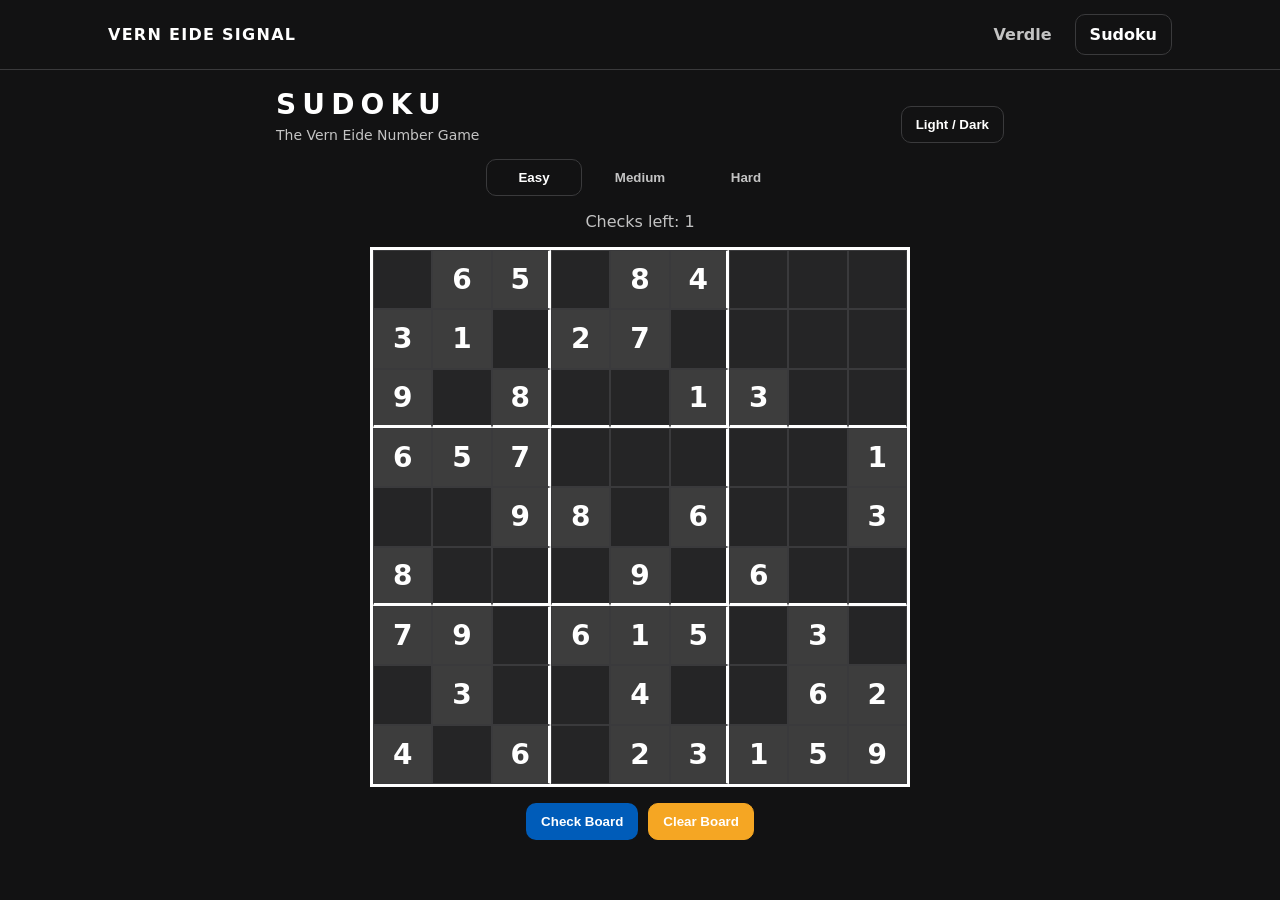
==== sudoku/index.html @ caab12eb "Add home previews, stylus-friendly Sudoku input, and UI refinements" ====
<!DOCTYPE html>
<html lang="en" data-theme="dark">
<head>
  <meta charset="UTF-8" />
  <meta name="viewport" content="width=device-width, initial-scale=1" />
  <title>Sudoku | Vern Eide Games</title>
  <link rel="stylesheet" href="../shared/css/site.css" />
  <link rel="stylesheet" href="./styles.css" />
</head>
<body data-depth="1" data-page="sudoku">
  <div data-include="header"></div>

  <header class="topbar">
    <div class="brand">
      <h1>SUDOKU</h1>
      <p>The Vern Eide Number Game</p>
    </div>

    <div class="topbar-actions">
      <button id="themeToggle" class="btn btn-secondary" type="button" aria-label="Toggle theme">
        Light / Dark
      </button>
    </div>
  </header>

  <main class="sudoku-wrap">
    <section class="sudoku-panel">
      <div class="sudoku-toolbar">
        <button class="difficulty-btn btn btn-secondary active" data-difficulty="easy">Easy</button>
        <button class="difficulty-btn btn btn-secondary" data-difficulty="medium">Medium</button>
        <button class="difficulty-btn btn btn-secondary" data-difficulty="hard">Hard</button>
      </div>

      <div class="sudoku-meta">
        <div id="checkInfo" class="check-info">Checks left: 1</div>
      </div>

      <div id="sudokuBoard" class="sudoku-board" aria-label="Sudoku board"></div>

      <div class="sudoku-actions">
        <button id="checkBtn" class="btn" type="button">Check Board</button>
        <button id="clearBtn" class="btn btn-warning" type="button">Clear Board</button>
      </div>
    </section>
  </main>

  <script src="../shared/js/include.js"></script>
  <script src="./app.js" defer></script>
</body>
</html>
---- shared/css/site.css ----
:root {
    --bg: #121213;
    --fg: #ffffff;
    --muted: rgba(255,255,255,.75);
    --border: #3a3a3c;
    --border-filled: #565758;
  
    --tile-absent: #3a3a3c;
    --tile-present: #F5A623;
    --tile-correct: #005CB9;
  
    --key-bg: #818384;
    --key-fg: #ffffff;
    --key-bg-weak: #565758;
  
    --focus: rgba(255,255,255,.25);
  }
  
  html[data-theme="light"] {
    --bg: #f5f6f7;
    --fg: #101114;
    --muted: rgba(16,17,20,.7);
    --border: #d0d3d6;
    --border-filled: #a7abb0;
  
    --tile-absent: #a7abb0;
    --tile-present: #F5A623;
    --tile-correct: #0066CC;
  
    --key-bg: #d0d3d6;
    --key-fg: #101114;
    --key-bg-weak: #a7abb0;
  
    --focus: rgba(16,17,20,.15);
  }
  
  * {
    box-sizing: border-box;
  }
  
  html, body {
    margin: 0;
    min-height: 100%;
  }
  
  body {
    min-height: 100vh;
    font-family: system-ui, -apple-system, BlinkMacSystemFont, "Segoe UI", sans-serif;
    background: var(--bg);
    color: var(--fg);
  }
  
  a {
    color: inherit;
    text-decoration: none;
  }
  
  .page-wrap {
    max-width: 1100px;
    margin: 0 auto;
    padding: 24px 18px 48px;
  }
  
  /* Shared buttons match Verdle */
  .btn {
    padding: 10px 14px;
    border-radius: 10px;
    border: 1px solid transparent;
    background: var(--tile-correct);
    color: #fff;
    font-weight: 700;
    cursor: pointer;
  }
  
  .btn:disabled {
    opacity: .55;
    cursor: not-allowed;
  }
  
  .btn-secondary {
    background: transparent;
    border-color: var(--border);
    color: var(--fg);
  }
  
  .btn:focus-visible {
    outline: 3px solid var(--focus);
    outline-offset: 2px;
  }
  
  /* header rules */

  .site-header {
    border-bottom: 1px solid var(--border);
    background: var(--bg);
    position: sticky;
    top: 0;
    z-index: 20;
    backdrop-filter: blur(10px);
  }
  
  .site-header__inner {
    max-width: 1100px;
    margin: 0 auto;
    padding: 14px 18px;
    display: flex;
    align-items: center;
    justify-content: space-between;
    gap: 16px;
    flex-wrap: wrap;
  }
  
  .site-logo {
    font-weight: 800;
    letter-spacing: 0.08em;
    text-transform: uppercase;
  }
  
  .site-nav {
    display: flex;
    align-items: center;
    gap: 8px;
    flex-wrap: wrap;
  }
  
  .site-nav a {
    padding: 10px 14px;
    border-radius: 10px;
    border: 1px solid transparent;
    background: transparent;
    color: var(--muted);
    font-weight: 700;
    transition:
      color 180ms ease,
      background-color 180ms ease,
      border-color 180ms ease,
      transform 180ms ease,
      box-shadow 180ms ease;
  }
  
  .site-nav a:hover {
    color: var(--fg);
    border-color: var(--border);
    background: rgba(255,255,255,.04);
    transform: translateY(-1px);
  }
  
  html[data-theme="light"] .site-nav a:hover {
    background: rgba(16,17,20,.04);
  }
  
  .site-nav a:active {
    transform: translateY(0);
  }
  
  .site-nav a.active,
  .site-nav a[aria-current="page"] {
    color: var(--fg);
    background: transparent;
    border-color: var(--border);
    box-shadow: none;
  }
  
  html[data-theme="light"] .site-nav a.active,
  html[data-theme="light"] .site-nav a[aria-current="page"] {
    background: transparent;
    border-color: var(--border);
  }
  @media (max-width: 720px) {
    .site-header__inner {
      align-items: flex-start;
    }
  
    .site-logo {
      width: 100%;
    }
  }

  /* ---------- Page wipe transition ---------- */
.page-transition {
    position: fixed;
    inset: 0;
    z-index: 9999;
    pointer-events: none;
    overflow: hidden;
  }
  
  .page-transition::before {
    content: "";
    position: absolute;
    top: 0;
    left: 0;
    height: 100%;
    width: 0%;
    background: #d9dadd;
    will-change: width, transform;
    transform: translateX(0);
  }
  
  /* Initial page load: wipe exits to the right */
  body.is-loading {
    overflow: hidden;
  }
  
  body.is-loading .page-transition::before {
    width: 100%;
    animation: wipeOut 320ms cubic-bezier(.65,0,.35,1) forwards;
  }
  
  /* Navigation away: wipe enters from the left */
  body.is-transitioning {
    overflow: hidden;
  }
  
  body.is-transitioning .page-transition::before {
    animation: wipeIn 320ms cubic-bezier(.65,0,.35,1) forwards;
  }
  
  @keyframes wipeIn {
    0% {
      width: 0%;
      transform: translateX(0);
    }
    100% {
      width: 100%;
      transform: translateX(0);
    }
  }
  
  @keyframes wipeOut {
    0% {
      width: 100%;
      transform: translateX(0);
    }
    100% {
      width: 100%;
      transform: translateX(100%);
    }
  }

  .home-topbar {
    max-width: 1100px;
    margin: 0 auto;
    padding: 22px 18px 8px;
    display: flex;
    align-items: flex-end;
    justify-content: space-between;
    gap: 16px;
    flex-wrap: wrap;
  }
  
  .home-brand h1 {
    margin: 0;
    font-size: clamp(28px, 4vw, 44px);
    letter-spacing: 0.14em;
  }
  
  .home-brand p {
    margin: 8px 0 0;
    color: var(--muted);
  }
  
  .home-actions {
    display: flex;
    align-items: center;
    gap: 8px;
  }
  
  .game-grid {
    display: grid;
    grid-template-columns: repeat(auto-fit, minmax(280px, 1fr));
    gap: 18px;
  }
  
  .game-card {
    display: grid;
    gap: 16px;
    padding: 18px;
    border: 1px solid var(--border);
    border-radius: 20px;
    background: color-mix(in srgb, var(--bg) 92%, var(--fg) 8%);
    transition:
      transform 180ms ease,
      border-color 180ms ease,
      background-color 180ms ease,
      box-shadow 180ms ease;
  }
  
  .game-card:hover {
    transform: translateY(-3px);
    border-color: var(--border-filled);
    box-shadow: 0 14px 36px rgba(0,0,0,.18);
  }
  
  .game-card__head h2 {
    margin: 0;
    font-size: 24px;
  }
  
  .game-card__head span {
    display: block;
    margin-top: 6px;
    color: var(--muted);
  }
  
  .verdle-preview {
    display: grid;
    gap: 6px;
    width: fit-content;
  }
  
  .vp-row {
    display: grid;
    grid-template-columns: repeat(5, 40px);
    gap: 6px;
  }
  
  .vp-tile {
    width: 40px;
    height: 40px;
    border: 2px solid var(--border);
    display: flex;
    align-items: center;
    justify-content: center;
    font-weight: 800;
    color: var(--fg);
  }
  
  .vp-tile.vp-correct {
    background: var(--tile-correct);
    border-color: var(--tile-correct);
    color: #fff;
  }
  
  .vp-tile.vp-present {
    background: var(--tile-present);
    border-color: var(--tile-present);
    color: #fff;
  }
  
  .vp-tile.vp-absent {
    background: var(--tile-absent);
    border-color: var(--tile-absent);
    color: #fff;
  }
  
  .sudoku-preview {
    width: fit-content;
  }
  
  .sp-grid {
    display: grid;
    grid-template-columns: repeat(9, 22px);
    grid-template-rows: repeat(9, 22px);
    border: 2px solid var(--fg);
  }
  
  .sp-grid > div {
    border: 1px solid var(--border);
    display: flex;
    align-items: center;
    justify-content: center;
    font-size: 12px;
    font-weight: 700;
    color: var(--fg);
    background: color-mix(in srgb, var(--bg) 90%, var(--fg) 10%);
  }
  
  .sp-grid > div:nth-child(3n) {
    border-right: 2px solid var(--fg);
  }
  
  .sp-grid > div:nth-child(9n) {
    border-right: 1px solid var(--border);
  }
  
  .sp-grid > div:nth-child(n + 19):nth-child(-n + 27),
  .sp-grid > div:nth-child(n + 46):nth-child(-n + 54) {
    border-bottom: 2px solid var(--fg);
  }
---- sudoku/styles.css ----
.topbar {
    max-width: 760px;
    margin: 0 auto;
    padding: 18px 16px 8px;
    display: flex;
    align-items: flex-end;
    justify-content: space-between;
    gap: 12px;
  }
  
  .brand h1 {
    margin: 0;
    letter-spacing: 0.22em;
    font-size: 28px;
  }
  
  .brand p {
    margin: 6px 0 0;
    font-size: 14px;
    color: var(--muted);
  }
  
  .topbar-actions {
    display: flex;
    align-items: center;
    gap: 8px;
  }
  
  .sudoku-wrap {
    max-width: 760px;
    margin: 0 auto;
    padding: 8px 16px 32px;
  }
  
  .sudoku-panel {
    display: grid;
    gap: 16px;
    justify-items: center;
  }
  
  .sudoku-toolbar {
    display: flex;
    gap: 10px;
    flex-wrap: wrap;
    justify-content: center;
  }
  
  .difficulty-btn {
    min-width: 96px;
    background: transparent;
    color: var(--muted);
    border-color: transparent;
  }
  
  .difficulty-btn:hover {
    transform: translateY(-1px);
    color: var(--fg);
    border-color: var(--border);
    background: rgba(255,255,255,.04);
  }
  
  html[data-theme="light"] .difficulty-btn:hover {
    background: rgba(16,17,20,.04);
  }
  
  .difficulty-btn.active {
    background: transparent;
    color: var(--fg);
    border-color: var(--border);
    box-shadow: none;
  }
  
  .sudoku-meta {
    display: grid;
    gap: 4px;
    text-align: center;
  }
  
  .check-info {
    color: var(--muted);
  }
  
  .sudoku-board {
    width: min(92vw, 540px);
    aspect-ratio: 1 / 1;
    display: grid;
    grid-template-columns: repeat(9, 1fr);
    grid-template-rows: repeat(9, 1fr);
    border: 3px solid var(--fg);
    background: var(--bg);
    margin: 0 auto;
  }
  
  .sudoku-cell {
    border: 1px solid var(--border);
    display: flex;
    align-items: center;
    justify-content: center;
    font-size: clamp(18px, 2.8vw, 28px);
    font-weight: 700;
    background: color-mix(in srgb, var(--bg) 92%, var(--fg) 8%);
    color: var(--fg);
    cursor: pointer;
    user-select: none;
    transition:
      background-color 120ms ease,
      color 120ms ease,
      transform 120ms ease,
      box-shadow 120ms ease;
  }
  
  .sudoku-cell:hover {
    background: color-mix(in srgb, var(--bg) 86%, var(--fg) 14%);
  }
  
  .sudoku-cell.selected {
    outline: 2px solid var(--tile-correct);
    outline-offset: -2px;
    background: color-mix(in srgb, var(--bg) 78%, var(--tile-correct) 22%);
  }
  
  .sudoku-cell.given {
    background: color-mix(in srgb, var(--bg) 82%, var(--fg) 18%);
    color: var(--fg);
    font-weight: 800;
    cursor: default;
  }
  
  .sudoku-cell.user {
    color: var(--tile-correct);
  }
  
  .sudoku-cell.invalid {
    background: color-mix(in srgb, var(--bg) 70%, #b3261e 30%);
    color: #fff;
  }
  
  .sudoku-cell.border-right {
    border-right: 3px solid var(--fg);
  }
  
  .sudoku-cell.border-bottom {
    border-bottom: 3px solid var(--fg);
  }
  
  .sudoku-actions {
    display: flex;
    justify-content: center;
    gap: 10px;
    flex-wrap: wrap;
  }
  
  .btn-warning {
    background: var(--tile-present);
    color: #fff;
    border-color: var(--tile-present);
  }
  
  .btn-warning:hover {
    filter: brightness(1.03);
  }

  .cell-picker.hidden {
    display: none;
  }
  
  .cell-picker {
    width: min(92vw, 540px);
    display: grid;
    grid-template-columns: repeat(5, minmax(0, 1fr));
    gap: 8px;
    margin: 0 auto;
  }
  
  .cell-picker-btn {
    border: none;
    border-radius: 10px;
    background: var(--key-bg);
    color: var(--key-fg);
    min-height: 44px;
    font-weight: 800;
    font-size: 16px;
    cursor: pointer;
    transition: transform 120ms ease, background-color 120ms ease;
  }
  
  .cell-picker-btn:hover {
    transform: translateY(-1px);
  }
  
  .cell-picker-btn.clear-one {
    grid-column: span 2;
    background: var(--key-bg-weak);
  }
  
  @media (max-width: 520px) {
    .cell-picker {
      grid-template-columns: repeat(3, minmax(0, 1fr));
    }
  
    .cell-picker-btn.clear-one {
      grid-column: 1 / -1;
    }
  }
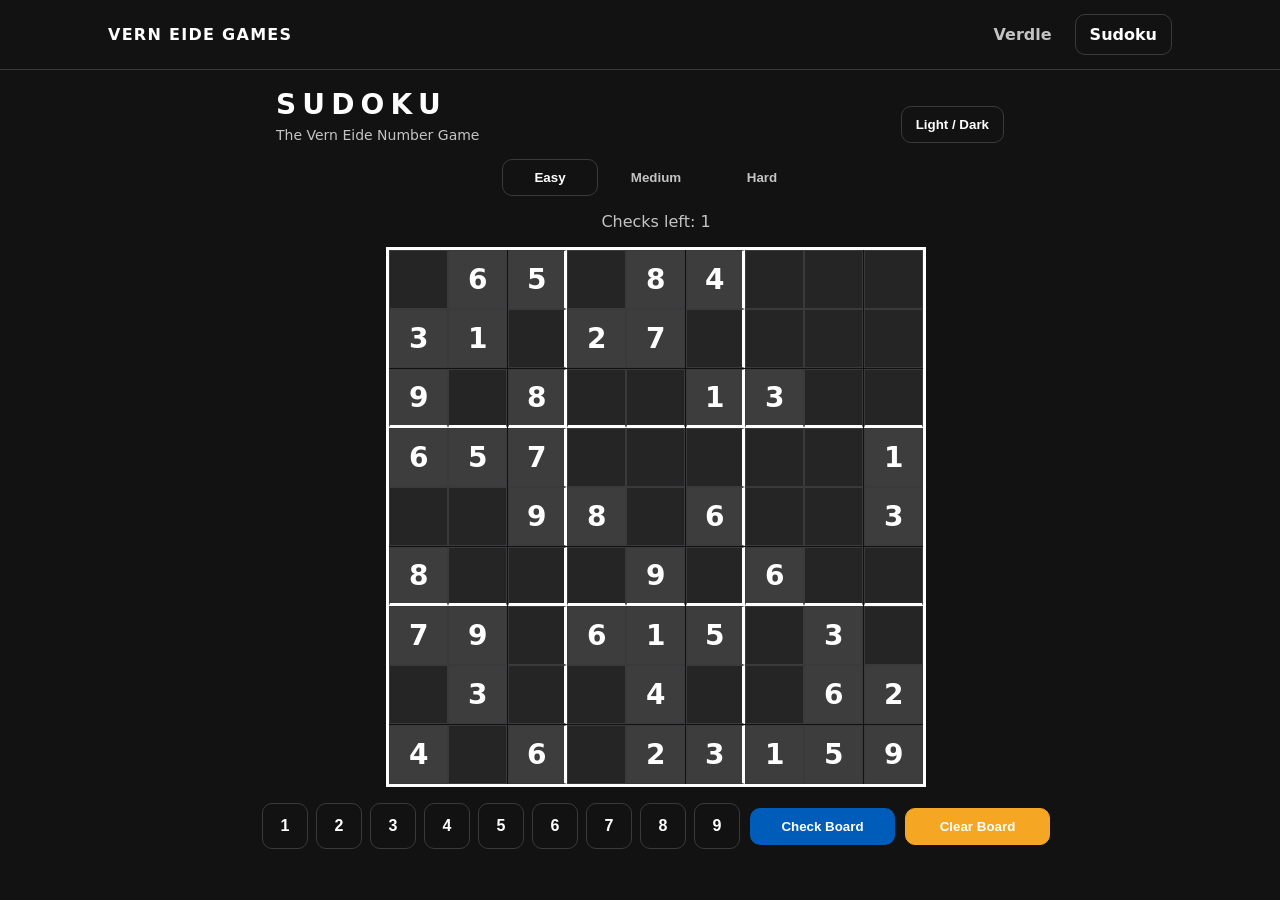
==== commit 03c5085f: "Improve sudoku functions/animations" ====
--- a/sudoku/index.html
+++ b/sudoku/index.html
@@ -4,11 +4,28 @@
   <meta charset="UTF-8" />
   <meta name="viewport" content="width=device-width, initial-scale=1" />
   <title>Sudoku | Vern Eide Games</title>
+  <script>
+    (() => {
+      const theme = localStorage.getItem("verdleTheme") || "dark";
+      document.documentElement.setAttribute("data-theme", theme === "light" ? "light" : "dark");
+    })();
+  </script>
   <link rel="stylesheet" href="../shared/css/site.css" />
   <link rel="stylesheet" href="./styles.css" />
+  <link rel="prefetch" href="/SignalGames/" />
+  <link rel="prefetch" href="/SignalGames/verdle/" />
 </head>
-<body data-depth="1" data-page="sudoku">
-  <div data-include="header"></div>
+<body data-page="sudoku">
+  <header class="site-header">
+    <div class="site-header__inner">
+      <a class="site-logo" href="../">Vern Eide Games</a>
+  
+      <nav class="site-nav" aria-label="Game navigation">
+        <a href="../verdle/">Verdle</a>
+        <a href="../sudoku/" class="active">Sudoku</a>
+      </nav>
+    </div>
+  </header>
 
   <header class="topbar">
     <div class="brand">
@@ -38,13 +55,24 @@
       <div id="sudokuBoard" class="sudoku-board" aria-label="Sudoku board"></div>
 
       <div class="sudoku-actions">
+        <div id="numberTray" class="number-tray" aria-label="Number controls">
+          <button class="tray-num btn btn-secondary" type="button" data-number="1">1</button>
+          <button class="tray-num btn btn-secondary" type="button" data-number="2">2</button>
+          <button class="tray-num btn btn-secondary" type="button" data-number="3">3</button>
+          <button class="tray-num btn btn-secondary" type="button" data-number="4">4</button>
+          <button class="tray-num btn btn-secondary" type="button" data-number="5">5</button>
+          <button class="tray-num btn btn-secondary" type="button" data-number="6">6</button>
+          <button class="tray-num btn btn-secondary" type="button" data-number="7">7</button>
+          <button class="tray-num btn btn-secondary" type="button" data-number="8">8</button>
+          <button class="tray-num btn btn-secondary" type="button" data-number="9">9</button>
+        </div>
+
         <button id="checkBtn" class="btn" type="button">Check Board</button>
         <button id="clearBtn" class="btn btn-warning" type="button">Clear Board</button>
       </div>
     </section>
   </main>
 
-  <script src="../shared/js/include.js"></script>
   <script src="./app.js" defer></script>
 </body>
 </html>
--- a/shared/css/site.css
+++ b/shared/css/site.css
@@ -192,7 +192,7 @@
     left: 0;
     height: 100%;
     width: 0%;
-    background: #d9dadd;
+    background: var(--border);
     will-change: width, transform;
     transform: translateX(0);
   }
--- a/sudoku/styles.css
+++ b/sudoku/styles.css
@@ -1,204 +1,352 @@
 .topbar {
-    max-width: 760px;
-    margin: 0 auto;
-    padding: 18px 16px 8px;
-    display: flex;
-    align-items: flex-end;
-    justify-content: space-between;
-    gap: 12px;
-  }
-  
-  .brand h1 {
-    margin: 0;
-    letter-spacing: 0.22em;
-    font-size: 28px;
-  }
-  
-  .brand p {
-    margin: 6px 0 0;
-    font-size: 14px;
-    color: var(--muted);
-  }
-  
-  .topbar-actions {
-    display: flex;
-    align-items: center;
-    gap: 8px;
-  }
-  
-  .sudoku-wrap {
-    max-width: 760px;
-    margin: 0 auto;
-    padding: 8px 16px 32px;
-  }
-  
-  .sudoku-panel {
-    display: grid;
-    gap: 16px;
-    justify-items: center;
-  }
-  
-  .sudoku-toolbar {
-    display: flex;
-    gap: 10px;
+  max-width: 760px;
+  margin: 0 auto;
+  padding: 18px 16px 8px;
+  display: flex;
+  align-items: flex-end;
+  justify-content: space-between;
+  gap: 12px;
+}
+
+.brand h1 {
+  margin: 0;
+  letter-spacing: 0.22em;
+  font-size: 28px;
+}
+
+.brand p {
+  margin: 6px 0 0;
+  font-size: 14px;
+  color: var(--muted);
+}
+
+.topbar-actions {
+  display: flex;
+  align-items: center;
+  gap: 8px;
+}
+
+.sudoku-wrap {
+  max-width: 900px;
+  margin: 0 auto;
+  padding: 8px 16px 32px;
+}
+
+.sudoku-panel {
+  display: grid;
+  gap: 16px;
+  justify-items: center;
+}
+
+.sudoku-toolbar {
+  display: flex;
+  gap: 10px;
+  flex-wrap: wrap;
+  justify-content: center;
+}
+
+.difficulty-btn {
+  min-width: 96px;
+  background: transparent;
+  color: var(--muted);
+  border-color: transparent;
+}
+
+.difficulty-btn:hover {
+  transform: translateY(-1px);
+  color: var(--fg);
+  border-color: var(--border);
+  background: rgba(255,255,255,.04);
+}
+
+html[data-theme="light"] .difficulty-btn:hover {
+  background: rgba(16,17,20,.04);
+}
+
+.difficulty-btn.active {
+  background: transparent;
+  color: var(--fg);
+  border-color: var(--border);
+  box-shadow: none;
+}
+
+.sudoku-meta {
+  display: grid;
+  gap: 4px;
+  text-align: center;
+}
+
+.check-info {
+  color: var(--muted);
+}
+
+.sudoku-board {
+  width: min(92vw, 540px);
+  aspect-ratio: 1 / 1;
+  display: grid;
+  grid-template-columns: repeat(9, 1fr);
+  grid-template-rows: repeat(9, 1fr);
+  border: 3px solid var(--fg);
+  background: var(--bg);
+  margin: 0 auto;
+}
+
+.sudoku-cell {
+  border: 1px solid var(--border);
+  display: flex;
+  align-items: center;
+  justify-content: center;
+  font-size: clamp(18px, 2.8vw, 28px);
+  font-weight: 700;
+  background: color-mix(in srgb, var(--bg) 92%, var(--fg) 8%);
+  color: var(--fg);
+  cursor: pointer;
+  user-select: none;
+  transition:
+    background-color 140ms ease,
+    color 140ms ease,
+    transform 140ms ease,
+    box-shadow 140ms ease,
+    filter 140ms ease;
+  transform-origin: center;
+  will-change: transform, box-shadow, background-color, filter;
+}
+
+.sudoku-cell:hover {
+  background: color-mix(in srgb, var(--bg) 86%, var(--fg) 14%);
+}
+
+.sudoku-cell.selected {
+  outline: 2px solid var(--tile-correct);
+  outline-offset: -2px;
+  background: color-mix(in srgb, var(--bg) 72%, var(--tile-correct) 28%);
+}
+
+.sudoku-cell.given {
+  background: color-mix(in srgb, var(--bg) 82%, var(--fg) 18%);
+  color: var(--fg);
+  font-weight: 800;
+  cursor: default;
+}
+
+.sudoku-cell.user {
+  color: var(--tile-correct);
+}
+
+.sudoku-cell.invalid {
+  background: color-mix(in srgb, var(--bg) 60%, #b3261e 40%);
+  color: #fff;
+}
+
+.sudoku-cell.row-complete,
+.sudoku-cell.col-complete {
+  background: var(--tile-correct);
+  color: #fff;
+  border-color: var(--border);
+  box-shadow: inset 0 0 0 1px rgba(255,255,255,.18);
+}
+
+.sudoku-cell.border-right {
+  border-right: 3px solid var(--fg);
+}
+
+.sudoku-cell.border-bottom {
+  border-bottom: 3px solid var(--fg);
+}
+
+.sudoku-actions {
+  width: min(92vw, 900px);
+  display: flex;
+  flex-wrap: nowrap;
+  justify-content: center;
+  align-items: center;
+  gap: 10px;
+}
+
+.sudoku-actions > .btn {
+  min-width: 145px;
+  flex: 0 0 auto;
+}
+
+.number-tray {
+  display: flex;
+  flex-wrap: nowrap;
+  justify-content: center;
+  align-items: center;
+  gap: 8px;
+  flex: 0 0 auto;
+}
+
+.tray-num {
+  width: 46px;
+  height: 46px;
+  min-width: 46px;
+  min-height: 46px;
+  padding: 0;
+  font-size: 16px;
+  font-weight: 700;
+  border-radius: 10px;
+  background: transparent;
+  color: var(--fg);
+  border: 1px solid var(--border);
+  box-shadow: none;
+}
+
+.tray-num:hover {
+  transform: translateY(-1px);
+  border-color: var(--border);
+  background: rgba(255,255,255,.04);
+}
+
+html[data-theme="light"] .tray-num:hover {
+  background: rgba(16,17,20,.04);
+}
+
+.btn-warning {
+  background: var(--tile-present);
+  color: #fff;
+  border-color: var(--tile-present);
+}
+
+.btn-warning:hover {
+  filter: brightness(1.05);
+}
+
+.sudoku-cell.pop {
+  animation: sudokuPop 220ms cubic-bezier(.2,.8,.2,1);
+}
+
+.sudoku-cell.pulse {
+  animation: sudokuPulse 1.1s ease-in-out infinite;
+}
+
+.sudoku-cell.spark {
+  animation: sudokuSpark 700ms cubic-bezier(.16,1,.3,1);
+}
+
+.sudoku-board.board-win {
+  animation: boardCelebrate 1400ms ease-in-out 2;
+}
+
+.sudoku-cell.board-dance {
+  animation: cellDance 820ms cubic-bezier(.16,1,.3,1);
+}
+
+@keyframes sudokuPop {
+  0% {
+    transform: scale(0.78);
+    filter: brightness(1);
+  }
+  55% {
+    transform: scale(1.18);
+    filter: brightness(1.08);
+  }
+  100% {
+    transform: scale(1);
+    filter: brightness(1);
+  }
+}
+
+@keyframes sudokuPulse {
+  0% {
+    transform: scale(1);
+    box-shadow: inset 0 0 0 0 rgba(255,255,255,0);
+  }
+  50% {
+    transform: scale(1.07);
+    box-shadow: inset 0 0 0 999px rgba(255,255,255,0.08);
+  }
+  100% {
+    transform: scale(1);
+    box-shadow: inset 0 0 0 0 rgba(255,255,255,0);
+  }
+}
+
+@keyframes sudokuSpark {
+  0% {
+    transform: scale(1);
+    filter: brightness(1);
+  }
+  20% {
+    transform: scale(1.18);
+    filter: brightness(1.35);
+  }
+  45% {
+    transform: scale(0.94);
+    filter: brightness(1.12);
+  }
+  70% {
+    transform: scale(1.08);
+    filter: brightness(1.2);
+  }
+  100% {
+    transform: scale(1);
+    filter: brightness(1);
+  }
+}
+
+@keyframes boardCelebrate {
+  0% {
+    transform: scale(1) rotate(0deg);
+    filter: brightness(1);
+  }
+  15% {
+    transform: scale(1.02) rotate(-0.4deg);
+    filter: brightness(1.08);
+  }
+  35% {
+    transform: scale(1.035) rotate(0.4deg);
+    filter: brightness(1.18);
+  }
+  55% {
+    transform: scale(1.015) rotate(-0.25deg);
+    filter: brightness(1.1);
+  }
+  75% {
+    transform: scale(1.03) rotate(0.2deg);
+    filter: brightness(1.14);
+  }
+  100% {
+    transform: scale(1) rotate(0deg);
+    filter: brightness(1);
+  }
+}
+
+@keyframes cellDance {
+  0% {
+    transform: translateY(0) scale(1) rotate(0deg);
+  }
+  20% {
+    transform: translateY(-12px) scale(1.12) rotate(-2deg);
+  }
+  40% {
+    transform: translateY(0) scale(0.96) rotate(2deg);
+  }
+  60% {
+    transform: translateY(-7px) scale(1.08) rotate(-1deg);
+  }
+  80% {
+    transform: translateY(0) scale(1.02) rotate(1deg);
+  }
+  100% {
+    transform: translateY(0) scale(1) rotate(0deg);
+  }
+}
+
+@media (max-width: 900px) {
+  .sudoku-actions {
+    width: min(92vw, 540px);
     flex-wrap: wrap;
+  }
+
+  .number-tray {
+    flex: 1 1 100%;
     justify-content: center;
   }
-  
-  .difficulty-btn {
-    min-width: 96px;
-    background: transparent;
-    color: var(--muted);
-    border-color: transparent;
-  }
-  
-  .difficulty-btn:hover {
-    transform: translateY(-1px);
-    color: var(--fg);
-    border-color: var(--border);
-    background: rgba(255,255,255,.04);
-  }
-  
-  html[data-theme="light"] .difficulty-btn:hover {
-    background: rgba(16,17,20,.04);
-  }
-  
-  .difficulty-btn.active {
-    background: transparent;
-    color: var(--fg);
-    border-color: var(--border);
-    box-shadow: none;
-  }
-  
-  .sudoku-meta {
-    display: grid;
-    gap: 4px;
-    text-align: center;
-  }
-  
-  .check-info {
-    color: var(--muted);
-  }
-  
-  .sudoku-board {
-    width: min(92vw, 540px);
-    aspect-ratio: 1 / 1;
-    display: grid;
-    grid-template-columns: repeat(9, 1fr);
-    grid-template-rows: repeat(9, 1fr);
-    border: 3px solid var(--fg);
-    background: var(--bg);
-    margin: 0 auto;
-  }
-  
-  .sudoku-cell {
-    border: 1px solid var(--border);
-    display: flex;
-    align-items: center;
-    justify-content: center;
-    font-size: clamp(18px, 2.8vw, 28px);
-    font-weight: 700;
-    background: color-mix(in srgb, var(--bg) 92%, var(--fg) 8%);
-    color: var(--fg);
-    cursor: pointer;
-    user-select: none;
-    transition:
-      background-color 120ms ease,
-      color 120ms ease,
-      transform 120ms ease,
-      box-shadow 120ms ease;
-  }
-  
-  .sudoku-cell:hover {
-    background: color-mix(in srgb, var(--bg) 86%, var(--fg) 14%);
-  }
-  
-  .sudoku-cell.selected {
-    outline: 2px solid var(--tile-correct);
-    outline-offset: -2px;
-    background: color-mix(in srgb, var(--bg) 78%, var(--tile-correct) 22%);
-  }
-  
-  .sudoku-cell.given {
-    background: color-mix(in srgb, var(--bg) 82%, var(--fg) 18%);
-    color: var(--fg);
-    font-weight: 800;
-    cursor: default;
-  }
-  
-  .sudoku-cell.user {
-    color: var(--tile-correct);
-  }
-  
-  .sudoku-cell.invalid {
-    background: color-mix(in srgb, var(--bg) 70%, #b3261e 30%);
-    color: #fff;
-  }
-  
-  .sudoku-cell.border-right {
-    border-right: 3px solid var(--fg);
-  }
-  
-  .sudoku-cell.border-bottom {
-    border-bottom: 3px solid var(--fg);
-  }
-  
-  .sudoku-actions {
-    display: flex;
-    justify-content: center;
-    gap: 10px;
+}
+
+@media (max-width: 520px) {
+  .number-tray {
     flex-wrap: wrap;
   }
-  
-  .btn-warning {
-    background: var(--tile-present);
-    color: #fff;
-    border-color: var(--tile-present);
-  }
-  
-  .btn-warning:hover {
-    filter: brightness(1.03);
-  }
-
-  .cell-picker.hidden {
-    display: none;
-  }
-  
-  .cell-picker {
-    width: min(92vw, 540px);
-    display: grid;
-    grid-template-columns: repeat(5, minmax(0, 1fr));
-    gap: 8px;
-    margin: 0 auto;
-  }
-  
-  .cell-picker-btn {
-    border: none;
-    border-radius: 10px;
-    background: var(--key-bg);
-    color: var(--key-fg);
-    min-height: 44px;
-    font-weight: 800;
-    font-size: 16px;
-    cursor: pointer;
-    transition: transform 120ms ease, background-color 120ms ease;
-  }
-  
-  .cell-picker-btn:hover {
-    transform: translateY(-1px);
-  }
-  
-  .cell-picker-btn.clear-one {
-    grid-column: span 2;
-    background: var(--key-bg-weak);
-  }
-  
-  @media (max-width: 520px) {
-    .cell-picker {
-      grid-template-columns: repeat(3, minmax(0, 1fr));
-    }
-  
-    .cell-picker-btn.clear-one {
-      grid-column: 1 / -1;
-    }
-  }+}
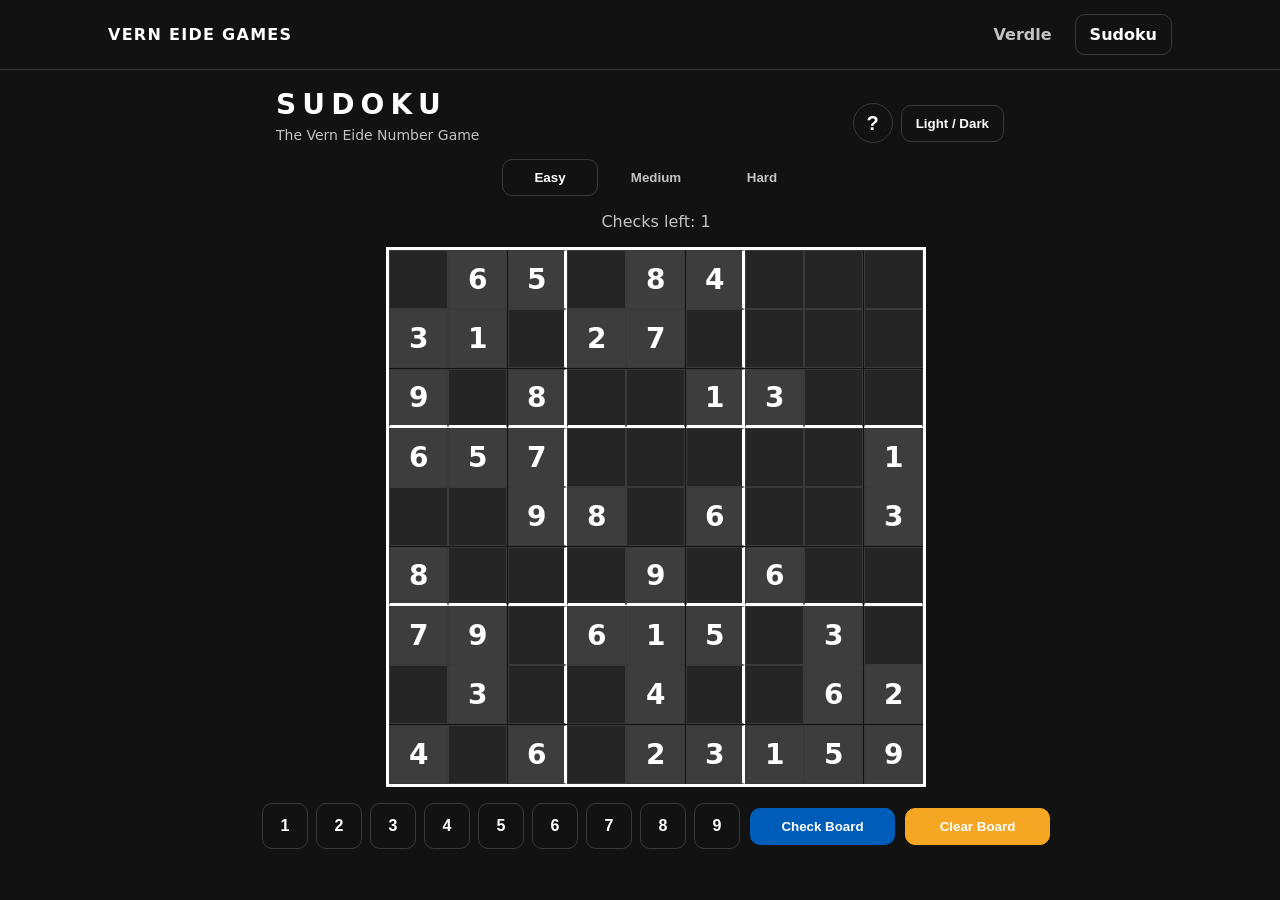
==== commit 202dbd46: "Add sudoku  game instructions" ====
--- a/sudoku/index.html
+++ b/sudoku/index.html
@@ -34,6 +34,9 @@
     </div>
 
     <div class="topbar-actions">
+      <button id="helpBtn" class="icon-btn" type="button" aria-label="How to play">
+        ?
+      </button>
       <button id="themeToggle" class="btn btn-secondary" type="button" aria-label="Toggle theme">
         Light / Dark
       </button>
@@ -73,6 +76,54 @@
     </section>
   </main>
 
+   <!-- Help Modal -->
+   <div id="helpModal" class="modal hidden" aria-hidden="true">
+    <div class="modal-backdrop" id="modalBackdrop"></div>
+
+    <div class="modal-card" role="dialog" aria-modal="true" aria-labelledby="helpTitle">
+      <button id="closeHelpBtn" class="modal-close" type="button" aria-label="Close help">
+        ×
+      </button>
+
+      <h2 id="helpTitle">How to Play Sudoku</h2>
+
+      <p>
+        Fill the grid so that every <strong>row</strong>, every <strong>column</strong>, and every
+        <strong>3×3 box</strong> contains the numbers <strong>1 through 9</strong>.
+      </p>
+
+      <div class="help-example-sudoku">
+        <div class="help-sudoku-grid">
+          <div class="help-sudoku-cell given">5</div>
+          <div class="help-sudoku-cell"></div>
+          <div class="help-sudoku-cell given">8</div>
+          <div class="help-sudoku-cell user">3</div>
+          <div class="help-sudoku-cell given">2</div>
+          <div class="help-sudoku-cell"></div>
+          <div class="help-sudoku-cell given">7</div>
+          <div class="help-sudoku-cell"></div>
+          <div class="help-sudoku-cell given">1</div>
+        </div>
+      </div>
+
+      <p>
+        Tap or click a blank square, then enter a number from <strong>1–9</strong>.
+      </p>
+      <p>
+        Use <strong>Check Board</strong> to verify your entries. Easy allows <strong>1</strong> check,
+        Medium allows <strong>2</strong>, and Hard allows <strong>3</strong>.
+      </p>
+      <p>
+        Use <strong>Clear Board</strong> to erase all of your entered numbers and start that day’s puzzle over.
+      </p>
+
+      <div class="modal-credit">
+        <p>Made for the Vern Eide Signal</p>
+        <p>Developed by Tristan Lake</p>
+      </div>
+    </div>
+  </div>
+
   <script src="./app.js" defer></script>
 </body>
 </html>
--- a/sudoku/styles.css
+++ b/sudoku/styles.css
@@ -232,6 +232,140 @@
   animation: cellDance 820ms cubic-bezier(.16,1,.3,1);
 }
 
+.topbar-actions {
+  display: flex;
+  align-items: center;
+  gap: 8px;
+}
+
+.icon-btn {
+  width: 40px;
+  height: 40px;
+  border-radius: 999px;
+  border: 1px solid var(--border);
+  background: transparent;
+  color: var(--fg);
+  font-size: 20px;
+  font-weight: 800;
+  cursor: pointer;
+  display: inline-flex;
+  align-items: center;
+  justify-content: center;
+  line-height: 1;
+}
+
+.icon-btn:focus-visible,
+.modal-close:focus-visible {
+  outline: 3px solid var(--focus);
+  outline-offset: 2px;
+}
+
+.modal.hidden {
+  display: none;
+}
+
+.modal {
+  position: fixed;
+  inset: 0;
+  z-index: 1000;
+}
+
+.modal-backdrop {
+  position: absolute;
+  inset: 0;
+  background: rgba(0, 0, 0, 0.6);
+}
+
+.modal-card {
+  position: relative;
+  z-index: 1001;
+  width: min(92vw, 460px);
+  margin: 10vh auto 0;
+  background: var(--bg);
+  color: var(--fg);
+  border: 1px solid var(--border);
+  border-radius: 18px;
+  padding: 22px 18px 18px;
+  box-shadow: 0 18px 50px rgba(0,0,0,0.35);
+}
+
+.modal-card h2 {
+  margin: 0 32px 14px 0;
+  font-size: 22px;
+  text-align: center;
+}
+
+.modal-card p {
+  margin: 10px 0;
+  line-height: 1.45;
+}
+
+.modal-close {
+  position: absolute;
+  top: 10px;
+  right: 10px;
+  border: none;
+  background: transparent;
+  color: var(--fg);
+  font-size: 28px;
+  line-height: 1;
+  cursor: pointer;
+}
+
+.help-example-sudoku {
+  display: flex;
+  justify-content: center;
+  margin: 16px auto 14px;
+}
+
+.help-sudoku-grid {
+  display: grid;
+  grid-template-columns: repeat(9, 28px);
+  grid-template-rows: 28px;
+  border: 2px solid var(--fg);
+}
+
+.help-sudoku-cell {
+  border: 1px solid var(--border);
+  display: flex;
+  align-items: center;
+  justify-content: center;
+  font-size: 14px;
+  font-weight: 700;
+  background: color-mix(in srgb, var(--bg) 92%, var(--fg) 8%);
+  color: var(--fg);
+}
+
+.help-sudoku-cell.given {
+  background: color-mix(in srgb, var(--bg) 82%, var(--fg) 18%);
+  color: var(--fg);
+  font-weight: 800;
+}
+
+.help-sudoku-cell.user {
+  background: color-mix(in srgb, var(--bg) 72%, var(--tile-correct) 28%);
+  color: #fff;
+  outline: 2px solid var(--tile-correct);
+  outline-offset: -2px;
+}
+
+.modal-credit {
+  margin-top: 18px;
+  padding-top: 14px;
+  border-top: 1px solid var(--border);
+  color: var(--muted);
+  font-size: 13px;
+}
+
+.modal-credit p {
+  margin: 4px 0;
+  text-align: center;
+}
+
+body.modal-open {
+  overflow: hidden;
+}
+
 @keyframes sudokuPop {
   0% {
     transform: scale(0.78);
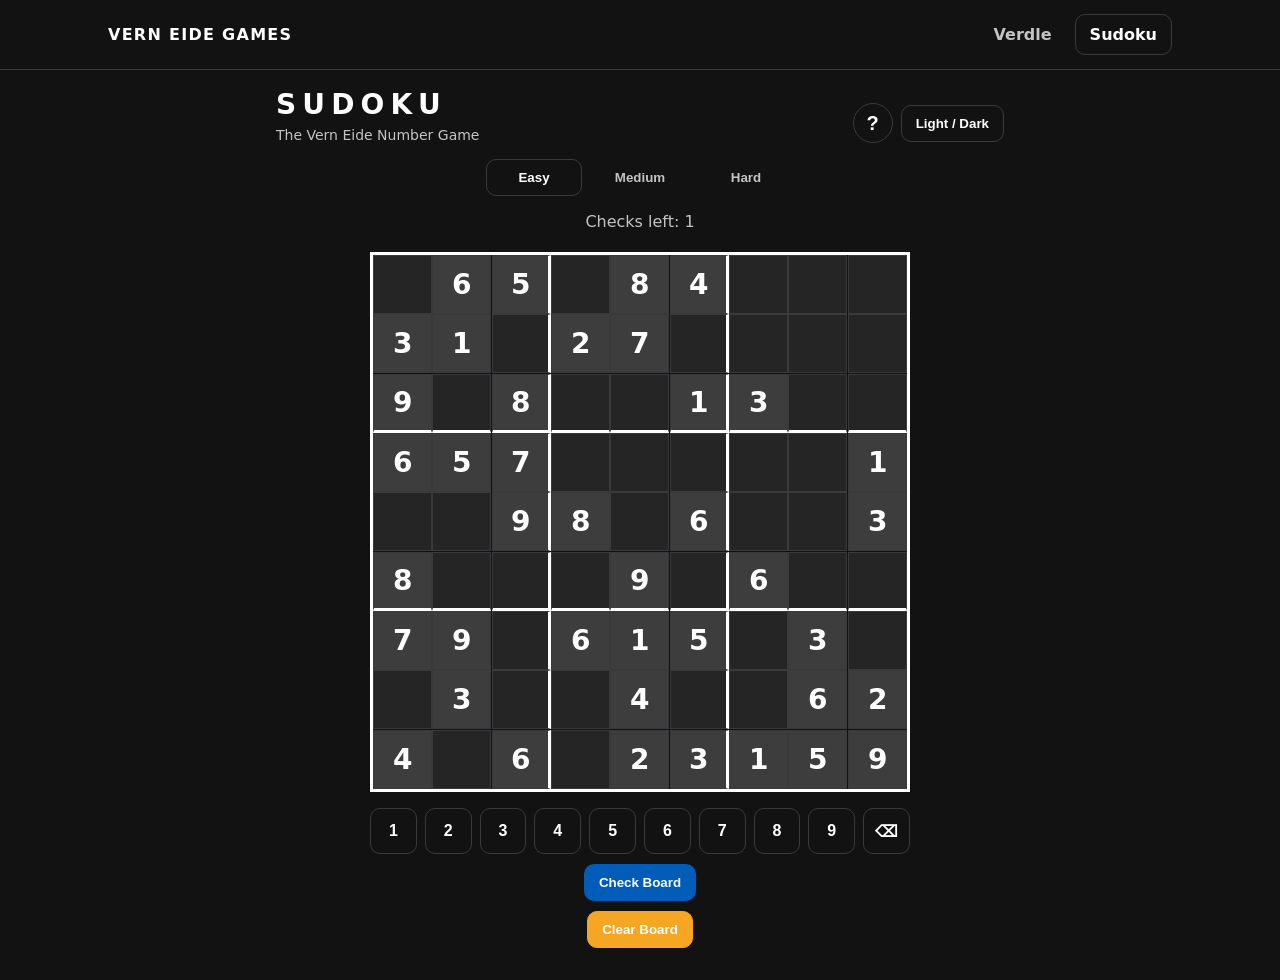
==== commit a9b1fb8a: "Add sudoku timer, share, and gray out when copmpleted" ====
--- a/sudoku/index.html
+++ b/sudoku/index.html
@@ -68,10 +68,11 @@
           <button class="tray-num btn btn-secondary" type="button" data-number="7">7</button>
           <button class="tray-num btn btn-secondary" type="button" data-number="8">8</button>
           <button class="tray-num btn btn-secondary" type="button" data-number="9">9</button>
+          <button id="deleteBtn" class="tray-num btn btn-secondary" type="button" aria-label="Delete one cell">⌫</button>
         </div>
-
         <button id="checkBtn" class="btn" type="button">Check Board</button>
         <button id="clearBtn" class="btn btn-warning" type="button">Clear Board</button>
+        <button id="shareBtn" class="btn btn-secondary" type="button" style="display:none;">Share</button>
       </div>
     </section>
   </main>
--- a/sudoku/styles.css
+++ b/sudoku/styles.css
@@ -78,6 +78,7 @@
 
 .check-info {
   color: var(--muted);
+  min-height: 24px;
 }
 
 .sudoku-board {
@@ -89,6 +90,13 @@
   border: 3px solid var(--fg);
   background: var(--bg);
   margin: 0 auto;
+  transition: opacity 180ms ease, filter 180ms ease, transform 180ms ease;
+}
+
+.sudoku-board.is-locked {
+  opacity: 0.58;
+  filter: grayscale(0.3);
+  pointer-events: none;
 }
 
 .sudoku-cell {
@@ -155,32 +163,35 @@
 }
 
 .sudoku-actions {
-  width: min(92vw, 900px);
-  display: flex;
-  flex-wrap: nowrap;
-  justify-content: center;
-  align-items: center;
+  width: min(92vw, 540px);
+  display: grid;
   gap: 10px;
-}
-
-.sudoku-actions > .btn {
+  justify-items: center;
+}
+
+.sudoku-actions-top {
+  width: 100%;
+  display: flex;
+  justify-content: center;
+  gap: 10px;
+  flex-wrap: wrap;
+}
+
+.sudoku-actions-top > .btn {
   min-width: 145px;
-  flex: 0 0 auto;
 }
 
 .number-tray {
-  display: flex;
-  flex-wrap: nowrap;
-  justify-content: center;
-  align-items: center;
+  width: 100%;
+  display: grid;
+  grid-template-columns: repeat(10, minmax(0, 1fr));
   gap: 8px;
-  flex: 0 0 auto;
 }
 
 .tray-num {
-  width: 46px;
+  width: 100%;
   height: 46px;
-  min-width: 46px;
+  min-width: 0;
   min-height: 46px;
   padding: 0;
   font-size: 16px;
@@ -232,12 +243,6 @@
   animation: cellDance 820ms cubic-bezier(.16,1,.3,1);
 }
 
-.topbar-actions {
-  display: flex;
-  align-items: center;
-  gap: 8px;
-}
-
 .icon-btn {
   width: 40px;
   height: 40px;
@@ -467,20 +472,14 @@
   }
 }
 
-@media (max-width: 900px) {
-  .sudoku-actions {
-    width: min(92vw, 540px);
-    flex-wrap: wrap;
-  }
-
+@media (max-width: 640px) {
   .number-tray {
-    flex: 1 1 100%;
-    justify-content: center;
-  }
-}
-
-@media (max-width: 520px) {
-  .number-tray {
-    flex-wrap: wrap;
+    grid-template-columns: repeat(5, minmax(0, 1fr));
+  }
+}
+
+@media (max-width: 420px) {
+  .sudoku-actions-top > .btn {
+    min-width: 132px;
   }
 }
